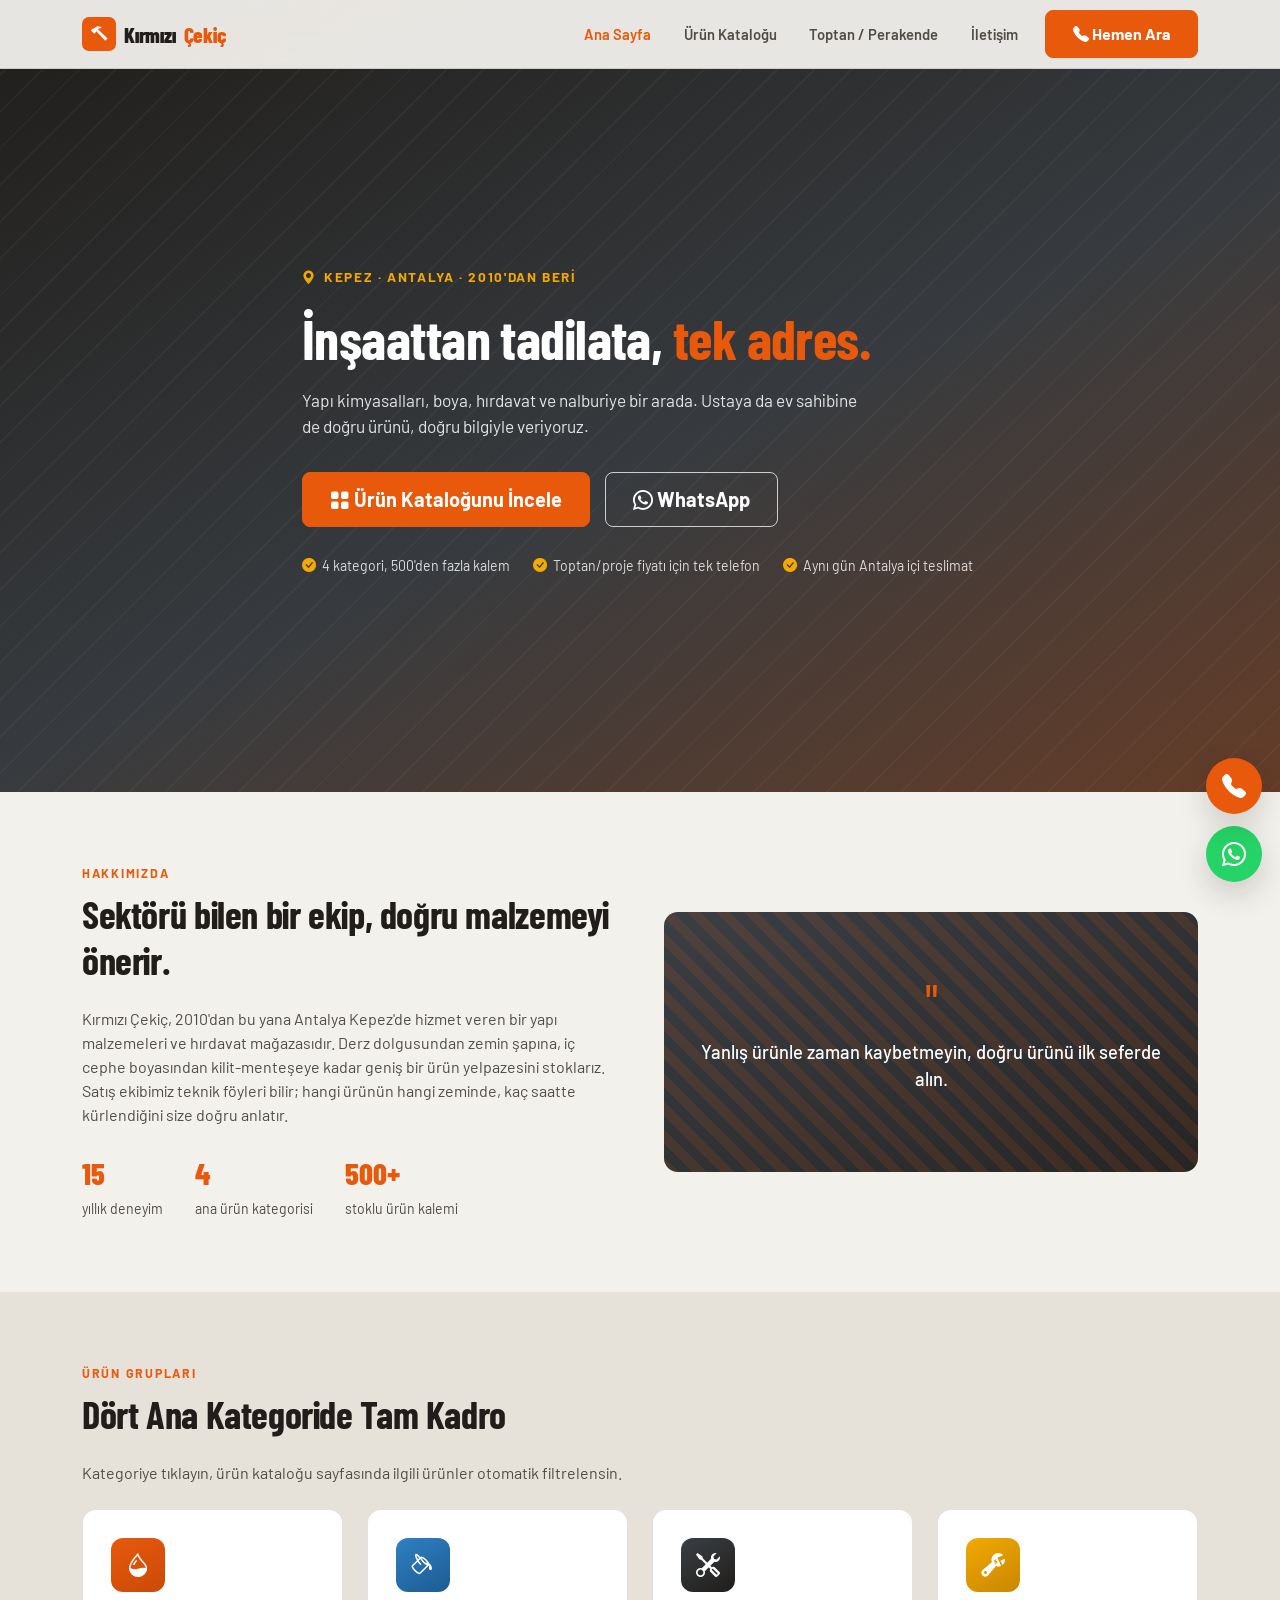
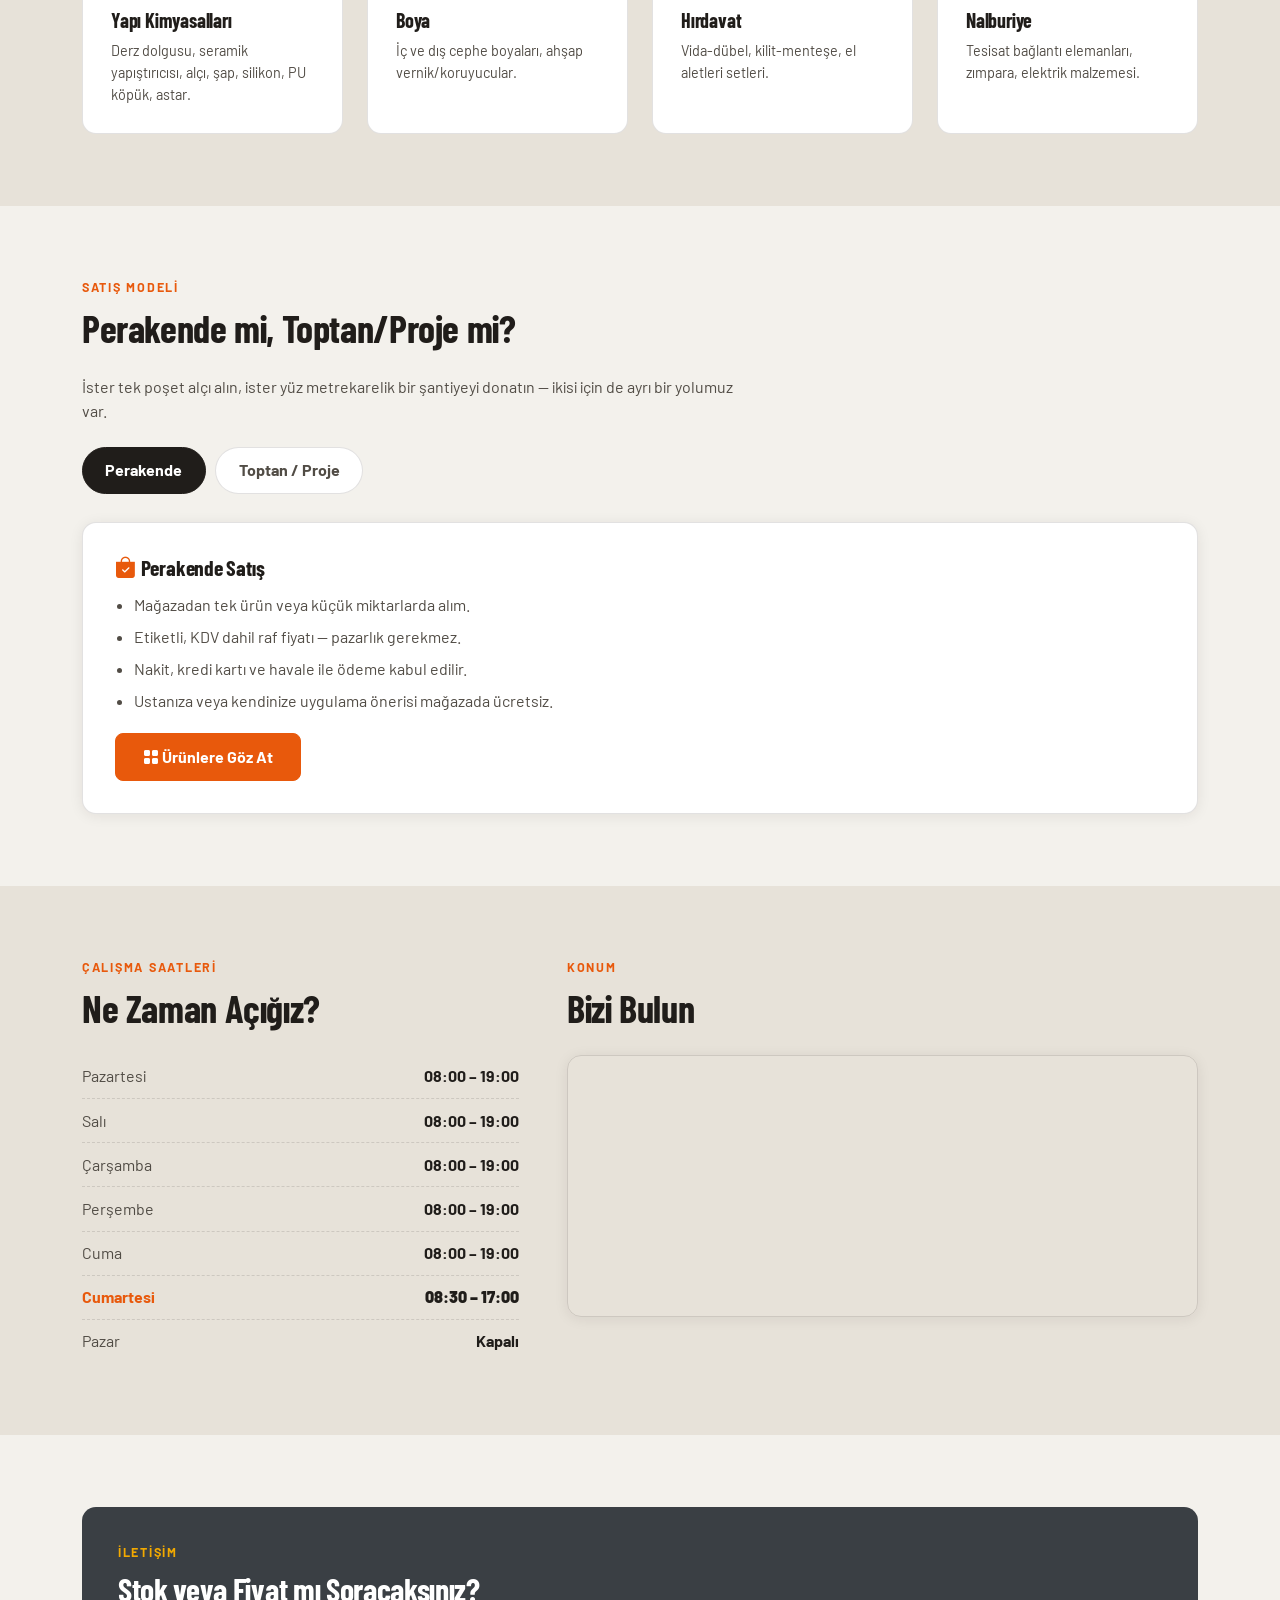
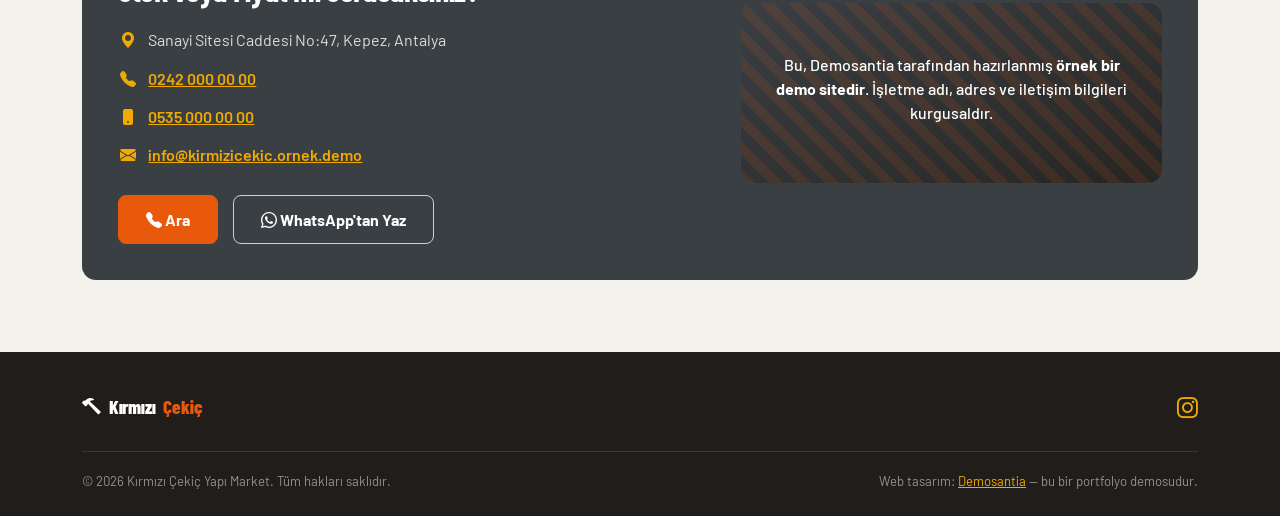
==== index.html @ 4e801d5c "Kirmizi Cekic Yapi Market — Standart paket demosu Demosantia portfolyo demosu, yapi malzemeleri / hi" ====
<!DOCTYPE html>
<html lang="tr">
<head>
  <!-- ============================================================
       TEMEL META ETİKETLERİ
       ============================================================ -->
  <meta charset="UTF-8" />
  <meta name="viewport" content="width=device-width, initial-scale=1.0" />
  <title>Kırmızı Çekiç Yapı Market | Kepez, Antalya</title>
  <meta name="description" content="Kırmızı Çekiç Yapı Market — Antalya Kepez'de yapı kimyasalları, boya, hırdavat ve nalburiye. Perakende ve toptan/proje satışı, aynı gün teslim." />
  <meta name="keywords" content="antalya yapı market, yapı kimyasalları, derz dolgusu, seramik yapıştırıcısı, boya, hırdavat, nalburiye, toptan inşaat malzemesi" />
  <meta name="robots" content="index, follow" />
  <meta name="author" content="Kırmızı Çekiç Yapı Market" />
  <link rel="canonical" href="https://regular07.github.io/demo-yapimalzeme/" />

  <!-- ============================================================
       SEO — Open Graph ve Twitter Card
       ============================================================ -->
  <meta property="og:type" content="business.business" />
  <meta property="og:site_name" content="Kırmızı Çekiç Yapı Market" />
  <meta property="og:title" content="Kırmızı Çekiç Yapı Market | Kepez, Antalya" />
  <meta property="og:description" content="Yapı kimyasalları, boya, hırdavat ve nalburiye. Perakende ve toptan/proje satışı, aynı gün teslim." />
  <meta property="og:image" content="https://regular07.github.io/demo-yapimalzeme/assets/img/hero.jpg" />
  <meta property="og:url" content="https://regular07.github.io/demo-yapimalzeme/" />
  <meta property="og:locale" content="tr_TR" />
  <meta name="twitter:card" content="summary_large_image" />
  <meta name="twitter:title" content="Kırmızı Çekiç Yapı Market" />
  <meta name="twitter:description" content="Antalya Kepez'de yapı kimyasalları, boya, hırdavat ve nalburiye." />
  <meta name="twitter:image" content="https://regular07.github.io/demo-yapimalzeme/assets/img/hero.jpg" />

  <!-- Favicon: harici dosya yerine inline SVG, ekstra istek yaratmaz -->
  <link rel="icon" href="data:image/svg+xml,%3Csvg xmlns='http://www.w3.org/2000/svg' viewBox='0 0 100 100'%3E%3Crect width='100' height='100' rx='20' fill='%23201d1a'/%3E%3Ctext x='50' y='68' font-size='54' text-anchor='middle' fill='%23e8590c' font-family='Georgia,serif'%3EK%3C/text%3E%3C/svg%3E" />

  <!-- ============================================================
       HARİCİ KÜTÜPHANELER — Bootstrap 5.3 (CDN) + Bootstrap Icons +
       Google Fonts (Barlow Condensed: başlıklar / Barlow: gövde).
       Derleme adımı yok; site doğrudan bir statik dosya sunucusuyla
       açılır (bkz. README).
       ============================================================ -->
  <link rel="preconnect" href="https://fonts.googleapis.com" />
  <link rel="preconnect" href="https://fonts.gstatic.com" crossorigin />
  <link href="https://fonts.googleapis.com/css2?family=Barlow+Condensed:wght@600;700;800&family=Barlow:wght@400;500;600;700&display=swap" rel="stylesheet" />

  <link href="https://cdn.jsdelivr.net/npm/bootstrap@5.3.3/dist/css/bootstrap.min.css" rel="stylesheet" />
  <link href="https://cdn.jsdelivr.net/npm/bootstrap-icons@1.11.3/font/bootstrap-icons.min.css" rel="stylesheet" />

  <!-- Kendi stilimiz Bootstrap'ten SONRA: override sırası için önemli.
       ?v= parametresi tarayıcı cache'ini kırmak için, her önemli
       değişiklikte artırılabilir. -->
  <link rel="stylesheet" href="style.css?v=1" />

  <!-- ============================================================
       SEO — Yapılandırılmış Veri (JSON-LD / schema.org)
       Google'ın işletmeyi "HardwareStore" olarak tanıması için.
       Sayfa görünümünü etkilemez.
       ============================================================ -->
  <script type="application/ld+json">
  {
    "@context": "https://schema.org",
    "@type": "HardwareStore",
    "name": "Kırmızı Çekiç Yapı Market",
    "image": "https://regular07.github.io/demo-yapimalzeme/assets/img/hero.jpg",
    "@id": "https://regular07.github.io/demo-yapimalzeme/",
    "url": "https://regular07.github.io/demo-yapimalzeme/",
    "telephone": "+902420000000",
    "priceRange": "₺₺",
    "address": {
      "@type": "PostalAddress",
      "streetAddress": "Sanayi Sitesi Caddesi No:47",
      "addressLocality": "Kepez",
      "addressRegion": "Antalya",
      "postalCode": "07160",
      "addressCountry": "TR"
    },
    "openingHoursSpecification": [
      {
        "@type": "OpeningHoursSpecification",
        "dayOfWeek": ["Monday","Tuesday","Wednesday","Thursday","Friday"],
        "opens": "08:00",
        "closes": "19:00"
      },
      {
        "@type": "OpeningHoursSpecification",
        "dayOfWeek": "Saturday",
        "opens": "08:30",
        "closes": "17:00"
      }
    ],
    "sameAs": ["https://instagram.com/"]
  }
  </script>
</head>
<body>

  <!-- ============================================================
       NAVBAR — statik site, ortak include mekanizması yok, bu
       yüzden her HTML dosyasında tekrarlanır. Aktif sayfa "active"
       sınıfıyla işaretlenir.
       ============================================================ -->
  <nav class="navbar navbar-expand-lg fixed-top" id="mainNavbar">
    <div class="container">
      <a class="navbar-brand" href="index.html"><span class="brand-icon"><i class="bi bi-hammer"></i></span>Kırmızı <span class="hl">Çekiç</span></a>
      <button class="navbar-toggler" type="button" data-bs-toggle="collapse"
              data-bs-target="#navbarContent" aria-controls="navbarContent"
              aria-expanded="false" aria-label="Menüyü aç/kapat">
        <span class="navbar-toggler-icon"></span>
      </button>
      <div class="collapse navbar-collapse" id="navbarContent">
        <ul class="navbar-nav ms-auto align-items-lg-center gap-lg-1">
          <li class="nav-item"><a class="nav-link active" aria-current="page" href="index.html">Ana Sayfa</a></li>
          <li class="nav-item"><a class="nav-link" href="urunler.html">Ürün Kataloğu</a></li>
          <li class="nav-item"><a class="nav-link" href="#toptan-perakende">Toptan / Perakende</a></li>
          <li class="nav-item"><a class="nav-link" href="#iletisim">İletişim</a></li>
          <li class="nav-item">
            <a class="btn btn-brand ms-lg-2" href="tel:+902420000000"><i class="bi bi-telephone-fill"></i> Hemen Ara</a>
          </li>
        </ul>
      </div>
    </div>
  </nav>

  <main>
    <!-- ============================================================
         HERO
         ============================================================ -->
    <header id="hero">
      <div class="hero-overlay"></div>
      <div class="container hero-inner">
        <span class="eyebrow"><i class="bi bi-geo-alt-fill"></i> Kepez · Antalya · 2010'dan beri</span>
        <h1 class="hero-title">İnşaattan tadilata, <span class="hl">tek adres.</span></h1>
        <p class="hero-sub">Yapı kimyasalları, boya, hırdavat ve nalburiye bir arada. Ustaya da ev sahibine de doğru ürünü, doğru bilgiyle veriyoruz.</p>
        <div class="hero-btns">
          <a href="urunler.html" class="btn btn-brand btn-lg"><i class="bi bi-grid-fill"></i> Ürün Kataloğunu İncele</a>
          <a href="https://wa.me/905350000000?text=Merhaba%2C%20bilgi%20almak%20istiyorum." target="_blank" rel="noopener" class="btn btn-outline-brand btn-lg"><i class="bi bi-whatsapp"></i> WhatsApp</a>
        </div>
        <div class="hero-badges">
          <span class="hero-badge"><i class="bi bi-check-circle-fill"></i> 4 kategori, 500'den fazla kalem</span>
          <span class="hero-badge"><i class="bi bi-check-circle-fill"></i> Toptan/proje fiyatı için tek telefon</span>
          <span class="hero-badge"><i class="bi bi-check-circle-fill"></i> Aynı gün Antalya içi teslimat</span>
        </div>
      </div>
    </header>

    <!-- ============================================================
         HAKKIMIZDA
         ============================================================ -->
    <section id="hakkimizda" class="section">
      <div class="container">
        <div class="row g-5 align-items-center">
          <div class="col-12 col-lg-6">
            <p class="sec-eyebrow">Hakkımızda</p>
            <h2 class="sec-title">Sektörü bilen bir ekip, doğru malzemeyi önerir.</h2>
            <p class="sec-lead">
              Kırmızı Çekiç, 2010'dan bu yana Antalya Kepez'de hizmet veren bir yapı malzemeleri
              ve hırdavat mağazasıdır. Derz dolgusundan zemin şapına, iç cephe boyasından
              kilit-menteşeye kadar geniş bir ürün yelpazesini stoklarız. Satış ekibimiz teknik
              föyleri bilir; hangi ürünün hangi zeminde, kaç saatte kürlendiğini size doğru anlatır.
            </p>
            <div class="about-stats">
              <div class="about-stat"><strong>15</strong><span>yıllık deneyim</span></div>
              <div class="about-stat"><strong>4</strong><span>ana ürün kategorisi</span></div>
              <div class="about-stat"><strong>500+</strong><span>stoklu ürün kalemi</span></div>
            </div>
          </div>
          <div class="col-12 col-lg-6">
            <div class="about-visual">
              <div>
                <span class="quote-mark">"</span>
                <p>Yanlış ürünle zaman kaybetmeyin, doğru ürünü ilk seferde alın.</p>
              </div>
            </div>
          </div>
        </div>
      </div>
    </section>

    <!-- ============================================================
         KATEGORİLER — kısa tanıtım, detay urunler.html'de
         ============================================================ -->
    <section id="kategoriler" class="section alt">
      <div class="container">
        <p class="sec-eyebrow">Ürün Grupları</p>
        <h2 class="sec-title">Dört Ana Kategoride Tam Kadro</h2>
        <p class="sec-lead mb-4">Kategoriye tıklayın, ürün kataloğu sayfasında ilgili ürünler otomatik filtrelensin.</p>
        <div class="row g-4">
          <div class="col-6 col-lg-3">
            <a href="urunler.html#katalog" class="cat-card cat-kimyasal" data-goto-filter="kimyasal">
              <div class="cat-icon"><i class="bi bi-droplet-half"></i></div>
              <h3>Yapı Kimyasalları</h3>
              <p>Derz dolgusu, seramik yapıştırıcısı, alçı, şap, silikon, PU köpük, astar.</p>
            </a>
          </div>
          <div class="col-6 col-lg-3">
            <a href="urunler.html#katalog" class="cat-card cat-boya" data-goto-filter="boya">
              <div class="cat-icon"><i class="bi bi-paint-bucket"></i></div>
              <h3>Boya</h3>
              <p>İç ve dış cephe boyaları, ahşap vernik/koruyucular.</p>
            </a>
          </div>
          <div class="col-6 col-lg-3">
            <a href="urunler.html#katalog" class="cat-card cat-hirdavat" data-goto-filter="hirdavat">
              <div class="cat-icon"><i class="bi bi-tools"></i></div>
              <h3>Hırdavat</h3>
              <p>Vida-dübel, kilit-menteşe, el aletleri setleri.</p>
            </a>
          </div>
          <div class="col-6 col-lg-3">
            <a href="urunler.html#katalog" class="cat-card cat-nalbur" data-goto-filter="nalbur">
              <div class="cat-icon"><i class="bi bi-wrench-adjustable"></i></div>
              <h3>Nalburiye</h3>
              <p>Tesisat bağlantı elemanları, zımpara, elektrik malzemesi.</p>
            </a>
          </div>
        </div>
      </div>
    </section>

    <!-- ============================================================
         TOPTAN / PERAKENDE
         ============================================================ -->
    <section id="toptan-perakende" class="section">
      <div class="container">
        <p class="sec-eyebrow">Satış Modeli</p>
        <h2 class="sec-title">Perakende mi, Toptan/Proje mi?</h2>
        <p class="sec-lead mb-4">İster tek poşet alçı alın, ister yüz metrekarelik bir şantiyeyi donatın — ikisi için de ayrı bir yolumuz var.</p>

        <div class="trade-tabs" role="tablist" aria-label="Satış modeli seçimi">
          <button type="button" class="trade-tab-btn active" data-tab="perakende">Perakende</button>
          <button type="button" class="trade-tab-btn" data-tab="toptan">Toptan / Proje</button>
        </div>

        <div class="trade-panel" data-panel="perakende">
          <h3><i class="bi bi-bag-check-fill" style="color:var(--orange);"></i> Perakende Satış</h3>
          <ul>
            <li>Mağazadan tek ürün veya küçük miktarlarda alım.</li>
            <li>Etiketli, KDV dahil raf fiyatı — pazarlık gerekmez.</li>
            <li>Nakit, kredi kartı ve havale ile ödeme kabul edilir.</li>
            <li>Ustanıza veya kendinize uygulama önerisi mağazada ücretsiz.</li>
          </ul>
          <a href="urunler.html" class="btn btn-brand"><i class="bi bi-grid-fill"></i> Ürünlere Göz At</a>
        </div>
        <div class="trade-panel" data-panel="toptan" hidden>
          <h3><i class="bi bi-truck" style="color:var(--orange);"></i> Toptan / Proje Satışı</h3>
          <ul>
            <li>İnşaat firmaları, bayiler ve taahhüt firmaları için özel fiyatlandırma.</li>
            <li>Palet/torba bazlı toplu alımlarda kademeli iskonto.</li>
            <li>Şantiyeye planlı sevkiyat, cari hesap imkânı.</li>
            <li><strong>Toptan fiyat listemiz mağaza dışına açık değildir — teklif için bizi arayın.</strong></li>
          </ul>
          <a href="tel:+902420000000" class="btn btn-brand"><i class="bi bi-telephone-fill"></i> Teklif İçin Ara</a>
        </div>
      </div>
    </section>

    <!-- ============================================================
         ÇALIŞMA SAATLERİ + KONUM
         ============================================================ -->
    <section id="saatler" class="section alt">
      <div class="container">
        <div class="row g-5">
          <div class="col-12 col-lg-5">
            <p class="sec-eyebrow">Çalışma Saatleri</p>
            <h2 class="sec-title">Ne Zaman Açığız?</h2>
            <ul class="hours-list">
              <li data-day="1"><span>Pazartesi</span><strong>08:00 – 19:00</strong></li>
              <li data-day="2"><span>Salı</span><strong>08:00 – 19:00</strong></li>
              <li data-day="3"><span>Çarşamba</span><strong>08:00 – 19:00</strong></li>
              <li data-day="4"><span>Perşembe</span><strong>08:00 – 19:00</strong></li>
              <li data-day="5"><span>Cuma</span><strong>08:00 – 19:00</strong></li>
              <li data-day="6"><span>Cumartesi</span><strong>08:30 – 17:00</strong></li>
              <li data-day="7"><span>Pazar</span><strong>Kapalı</strong></li>
            </ul>
          </div>
          <div class="col-12 col-lg-7">
            <p class="sec-eyebrow">Konum</p>
            <h2 class="sec-title">Bizi Bulun</h2>
            <div class="map-frame">
              <iframe
                src="https://maps.google.com/maps?q=Kepez%2C%20Antalya&t=&z=13&ie=UTF8&iwloc=&output=embed"
                title="Kırmızı Çekiç Yapı Market konum haritası" loading="lazy"
                referrerpolicy="no-referrer-when-downgrade"></iframe>
            </div>
          </div>
        </div>
      </div>
    </section>

    <!-- ============================================================
         İLETİŞİM
         ============================================================ -->
    <section id="iletisim" class="section">
      <div class="container">
        <div class="contact-panel">
          <div class="row g-4 align-items-center">
            <div class="col-12 col-lg-7">
              <p class="sec-eyebrow" style="color: var(--yellow);">İletişim</p>
              <h2>Stok veya Fiyat mı Soracaksınız?</h2>
              <ul class="contact-list">
                <li><i class="bi bi-geo-alt-fill"></i> Sanayi Sitesi Caddesi No:47, Kepez, Antalya</li>
                <li><i class="bi bi-telephone-fill"></i> <a href="tel:+902420000000">0242 000 00 00</a></li>
                <li><i class="bi bi-phone-fill"></i> <a href="tel:+905350000000">0535 000 00 00</a></li>
                <li><i class="bi bi-envelope-fill"></i> <a href="mailto:info@kirmizicekic.ornek.demo">info@kirmizicekic.ornek.demo</a></li>
              </ul>
              <div class="contact-cta">
                <a href="tel:+902420000000" class="btn btn-brand"><i class="bi bi-telephone-fill"></i> Ara</a>
                <a href="https://wa.me/905350000000?text=Merhaba%2C%20bilgi%20almak%20istiyorum." target="_blank" rel="noopener" class="btn btn-outline-brand"><i class="bi bi-whatsapp"></i> WhatsApp'tan Yaz</a>
              </div>
            </div>
            <div class="col-12 col-lg-5">
              <div class="about-visual" style="min-height:180px;">
                <p style="font-size: 1rem;">Bu, Demosantia tarafından hazırlanmış <strong>örnek bir demo sitedir</strong>. İşletme adı, adres ve iletişim bilgileri kurgusaldır.</p>
              </div>
            </div>
          </div>
        </div>
      </div>
    </section>
  </main>

  <!-- ============================================================
       FOOTER
       ============================================================ -->
  <footer id="footer">
    <div class="container">
      <div class="row g-3 align-items-center">
        <div class="col-12 col-md-6">
          <span class="footer-brand"><i class="bi bi-hammer"></i> Kırmızı <span class="hl">Çekiç</span></span>
        </div>
        <div class="col-12 col-md-6 text-md-end">
          <a href="https://instagram.com/" target="_blank" rel="noopener" aria-label="Instagram" class="text-decoration-none" style="color: var(--yellow); font-size: 1.3rem;"><i class="bi bi-instagram"></i></a>
        </div>
      </div>
      <div class="footer-bottom">
        <span>© 2026 Kırmızı Çekiç Yapı Market. Tüm hakları saklıdır.</span>
        <span>Web tasarım: <a href="#" style="color: var(--yellow);">Demosantia</a> — bu bir portfolyo demosudur.</span>
      </div>
    </div>
  </footer>

  <!-- Sağ altta sabit hızlı erişim butonları -->
  <a href="https://wa.me/905350000000" target="_blank" rel="noopener" id="whatsappFab" aria-label="WhatsApp ile yaz">
    <i class="bi bi-whatsapp"></i>
  </a>
  <a href="tel:+902420000000" id="callFab" aria-label="Hemen ara">
    <i class="bi bi-telephone-fill"></i>
  </a>
  <button id="scrollTop" aria-label="Yukarı çık"><i class="bi bi-arrow-up"></i></button>

  <!-- Teknik föy indirme demo uyarısı — urunler.html'de kullanılıyor,
       ama Bootstrap toast bileşeni yalnızca orada tetiklenir. -->
  <div class="toast-container position-fixed bottom-0 start-50 translate-middle-x p-3">
    <div id="demoToast" class="toast align-items-center text-bg-dark border-0" role="alert" aria-live="assertive" aria-atomic="true">
      <div class="d-flex">
        <div class="toast-body"><i class="bi bi-info-circle-fill" style="color: var(--yellow);"></i> Demo sitede dosya bağlı değildir.</div>
        <button type="button" class="btn-close btn-close-white me-2 m-auto" data-bs-dismiss="toast" aria-label="Kapat"></button>
      </div>
    </div>
  </div>

  <!-- Scriptler: önce Bootstrap, en son kendi kodumuz -->
  <script src="https://cdn.jsdelivr.net/npm/bootstrap@5.3.3/dist/js/bootstrap.bundle.min.js"></script>
  <script src="script.js"></script>
</body>
</html>
---- style.css ----
/* ============================================================
   Kırmızı Çekiç Yapı Market — style.css
   Bootstrap 5.3 CDN üzerine kurulu, "Standart paket" teması.
   Sıra: bu dosya HTML'lerde bootstrap.min.css'ten SONRA yüklenir,
   böylece kurallarımız Bootstrap varsayılanlarını ezebilir.

   İÇİNDEKİLER
   01. Renk & font değişkenleri
   02. Taşma önleme (mobil yatay scroll kesin engellensin)
   03. Navbar
   04. Hero
   05. Hakkımızda / güven rozetleri
   06. Kategori kartları
   07. Ürün kataloğu + filtre butonları
   08. Toptan / Perakende sekmeleri
   09. İletişim / footer
   10. Sabit butonlar (WhatsApp / Ara / scroll-top)
   11. Toast bildirimi (TDS indirme demo uyarısı)
   12. Sayfa başlığı (iç sayfalar) + responsive ince ayarlar
   ============================================================ */

/* ============================================================
   01. Renk & Font Değişkenleri
   Kimlik: endüstriyel / hırdavat. Çelik grisi zemin + güvenlik
   turuncusu vurgu. Sarı sadece ufak "dikkat" detaylarında.
   ============================================================ */
:root {
  --ink: #201d1a;          /* neredeyse siyah, sıcak antrasit */
  --steel: #3a3f44;        /* çelik gri */
  --steel-light: #5a6067;
  --orange: #e8590c;       /* ana vurgu rengi — güvenlik turuncusu */
  --orange-dark: #c94a08;
  --yellow: #f2a900;       /* ikincil vurgu — dikkat sarısı, az kullan */
  --bg: #f3f1ec;           /* zemin — sıcak beton grisi */
  --bg-2: #e7e2d9;
  --paper: #ffffff;
  --txt-mid: #514c45;
  --txt-light: #857e73;
  --border: rgba(32, 29, 26, 0.13);
  --radius: 14px;
  --radius-sm: 8px;
  --shadow-sm: 0 2px 14px rgba(32, 29, 26, 0.08);
  --shadow-md: 0 12px 30px rgba(32, 29, 26, 0.18);
  --tr: 0.25s ease;

  --bs-primary: var(--orange);
  --bs-primary-rgb: 232, 89, 12;
  --bs-body-font-family: 'Barlow', sans-serif;
  --bs-body-color: var(--ink);
  --bs-link-color: var(--orange);
  --bs-link-hover-color: var(--orange-dark);
}

h1, h2, h3, .navbar-brand, .footer-brand {
  font-family: 'Barlow Condensed', sans-serif;
  font-weight: 700;
  letter-spacing: -0.01em;
}

/* ============================================================
   02. Taşma Önleme
   box-sizing + html/body overflow-x:hidden ikilisi: dar ekranda
   (360px/390px) yatay kaydırma çubuğu KESİNLİKLE çıkmasın diye.
   ============================================================ */
*, *::before, *::after { box-sizing: border-box; }

html {
  scroll-behavior: smooth;
  width: 100%;
  overflow-x: hidden;
}
body {
  overflow-x: hidden;
  width: 100%;
  position: relative;
  background: var(--bg);
}
img { max-width: 100%; height: auto; }

.section { padding: 4.5rem 0; }
.section.alt { background: var(--bg-2); }

.sec-eyebrow {
  font-size: 0.78rem;
  letter-spacing: 0.14em;
  text-transform: uppercase;
  color: var(--orange);
  font-weight: 700;
  margin-bottom: 0.5rem;
}
.sec-title {
  font-size: clamp(1.7rem, 4vw, 2.4rem);
  margin-bottom: 1.5rem;
}
.sec-lead { color: var(--txt-mid); max-width: 660px; }

.btn-brand {
  background: var(--orange);
  border-color: var(--orange);
  color: #fff;
  font-weight: 700;
  border-radius: 8px;
  padding: 0.7rem 1.7rem;
  min-height: 44px;
  transition: transform var(--tr), box-shadow var(--tr), background var(--tr);
}
.btn-brand:hover {
  background: var(--orange-dark);
  border-color: var(--orange-dark);
  color: #fff;
  transform: translateY(-2px);
  box-shadow: var(--shadow-md);
}
.btn-outline-brand {
  border: 1.5px solid rgba(255,255,255,0.75);
  color: #fff;
  border-radius: 8px;
  padding: 0.7rem 1.7rem;
  min-height: 44px;
  font-weight: 700;
  transition: all var(--tr);
}
.btn-outline-brand:hover { background: rgba(255,255,255,0.14); color: #fff; }

.btn-ghost-dark {
  border: 1.5px solid var(--border);
  color: var(--ink);
  border-radius: 8px;
  padding: 0.6rem 1.3rem;
  min-height: 44px;
  font-weight: 600;
  background: transparent;
  transition: all var(--tr);
}
.btn-ghost-dark:hover { background: var(--ink); color: #fff; border-color: var(--ink); }

/* ============================================================
   03. Navbar
   ============================================================ */
#mainNavbar {
  background: rgba(243, 241, 236, 0.95);
  backdrop-filter: blur(10px);
  -webkit-backdrop-filter: blur(10px);
  border-bottom: 1px solid var(--border);
  padding: 0.6rem 0;
  overflow-x: hidden;
  max-width: 100vw;
}
#mainNavbar .container { min-width: 0; }

.navbar-brand {
  font-weight: 800;
  font-size: 1.35rem;
  color: var(--ink) !important;
  min-width: 0;
  display: flex;
  align-items: center;
  gap: 0.5rem;
  overflow: hidden;
  text-overflow: ellipsis;
}
.navbar-brand .brand-icon {
  display: inline-flex;
  align-items: center;
  justify-content: center;
  width: 34px; height: 34px;
  border-radius: 7px;
  background: var(--orange);
  color: #fff;
  font-size: 1.05rem;
  flex-shrink: 0;
}
.navbar-brand span.hl { color: var(--orange); }

.navbar-nav .nav-link {
  color: var(--txt-mid);
  font-weight: 600;
  font-size: 0.92rem;
  padding: 0.6rem 0.9rem !important;
}
.navbar-nav .nav-link:hover,
.navbar-nav .nav-link.active { color: var(--orange); }

@media (max-width: 991.98px) {
  .navbar-collapse {
    background: var(--paper);
    margin-top: 0.75rem;
    padding: 0.5rem 1rem 1rem;
    border-radius: var(--radius-sm);
    box-shadow: var(--shadow-sm);
  }
  .navbar-nav .btn-brand { margin-top: 0.5rem; display: inline-block; }
}

/* ============================================================
   04. Hero
   Su an FOTOGRAFSIZ calisiyor: gradyan + doku deseni yeterli.
   GORSEL EKLEMEK ICIN: assets/img/hero.jpg dosyasini koy ve
   asagidaki background-image satirinin sonuna
       , url('assets/img/hero.jpg')
   ekle. (Dosya yokken url() birakmak tarayici konsoluna 404
   yaziyordu — demo musteriye gosterildigi icin temizlendi.)
   ============================================================ */
#hero {
  position: relative;
  min-height: 88vh;
  min-height: 88svh;
  display: flex;
  align-items: center;
  overflow: hidden;
  padding: 7rem 0 4rem;
  margin: 0;
  background-color: var(--ink);
  background-image:
    linear-gradient(155deg, rgba(32,29,26,0.94), rgba(58,63,68,0.88) 55%, rgba(232,89,12,0.55) 140%);
  background-size: cover;
  background-position: center 40%;
  background-repeat: no-repeat;
  background-blend-mode: normal;
}
@media (max-width: 600px) {
  #hero { min-height: 100svh; }
}
.hero-overlay {
  position: absolute;
  inset: 0;
  z-index: 1;
  background:
    repeating-linear-gradient(135deg, rgba(255,255,255,0.03) 0 2px, transparent 2px 26px);
  pointer-events: none;
}
.hero-inner { position: relative; z-index: 2; max-width: 700px; }
.eyebrow {
  color: var(--yellow);
  font-size: 0.85rem;
  letter-spacing: 0.12em;
  margin-bottom: 1rem;
  font-weight: 700;
  text-transform: uppercase;
  display: inline-flex;
  align-items: center;
  gap: 0.4rem;
}
.hero-title { color: #fff; font-size: clamp(2rem, 6vw, 3.5rem); margin-bottom: 1.1rem; }
.hero-title .hl { color: var(--orange); }
.hero-sub { color: rgba(255,255,255,0.86); font-size: 1.08rem; max-width: 560px; margin-bottom: 2rem; }
.hero-btns { display: flex; flex-wrap: wrap; gap: 0.9rem; margin-bottom: 1.75rem; }
.hero-badges { display: flex; flex-wrap: wrap; gap: 0.6rem 1.4rem; }
.hero-badge { color: rgba(255,255,255,0.82); font-size: 0.88rem; display: inline-flex; align-items: center; gap: 0.4rem; }
.hero-badge i { color: var(--yellow); }

/* ============================================================
   05. Hakkımızda / Güven rozetleri
   ============================================================ */
.about-stats { display: flex; flex-wrap: wrap; gap: 2rem; margin-top: 1.5rem; }
.about-stat strong { display: block; font-family: 'Barlow Condensed', sans-serif; font-size: 1.9rem; color: var(--orange); font-weight: 800; }
.about-stat span { color: var(--txt-mid); font-size: 0.88rem; }

.about-visual {
  border-radius: var(--radius);
  overflow: hidden;
  background: linear-gradient(155deg, var(--steel), var(--ink) 130%);
  min-height: 260px;
  display: flex;
  align-items: center;
  justify-content: center;
  color: #fff;
  padding: 2rem;
  text-align: center;
  position: relative;
}
.about-visual::before {
  content: '';
  position: absolute; inset: 0;
  background: repeating-linear-gradient(45deg, rgba(232,89,12,0.12) 0 10px, transparent 10px 20px);
}
.about-visual .quote-mark { font-family: 'Barlow Condensed', sans-serif; font-size: 3.5rem; line-height: 1; color: var(--orange); position: relative; }
.about-visual p { font-size: 1.15rem; margin-top: 0.5rem; position: relative; font-weight: 500; }

/* ============================================================
   06. Kategori Kartları
   ============================================================ */
.cat-card {
  background: var(--paper);
  border: 1px solid var(--border);
  border-radius: var(--radius);
  padding: 1.75rem;
  height: 100%;
  transition: transform var(--tr), box-shadow var(--tr);
  text-decoration: none;
  display: block;
  color: var(--ink);
}
.cat-card:hover { transform: translateY(-4px); box-shadow: var(--shadow-md); color: var(--ink); }
.cat-icon {
  width: 54px; height: 54px;
  border-radius: 12px;
  display: flex; align-items: center; justify-content: center;
  font-size: 1.5rem;
  color: #fff;
  margin-bottom: 1rem;
}
.cat-card h3 { font-size: 1.25rem; margin-bottom: 0.5rem; }
.cat-card p { color: var(--txt-mid); font-size: 0.9rem; margin-bottom: 0; }
.cat-kimyasal .cat-icon { background: linear-gradient(150deg, var(--orange), var(--orange-dark)); }
.cat-boya .cat-icon { background: linear-gradient(150deg, #2f80c4, #1c5c92); }
.cat-hirdavat .cat-icon { background: linear-gradient(150deg, var(--steel), var(--ink)); }
.cat-nalbur .cat-icon { background: linear-gradient(150deg, var(--yellow), #c98700); }

/* ============================================================
   07. Ürün Kataloğu + Filtre Butonları
   ============================================================ */
.filter-bar {
  display: flex;
  flex-wrap: wrap;
  gap: 0.6rem;
  margin-bottom: 2rem;
}
.filter-btn {
  border: 1.5px solid var(--border);
  background: var(--paper);
  color: var(--txt-mid);
  padding: 0.55rem 1.1rem;
  border-radius: 50px;
  font-weight: 600;
  font-size: 0.88rem;
  min-height: 44px;
  transition: all var(--tr);
  cursor: pointer;
}
.filter-btn:hover { border-color: var(--orange); color: var(--orange); }
.filter-btn.active { background: var(--orange); border-color: var(--orange); color: #fff; }

.product-card {
  background: var(--paper);
  border: 1px solid var(--border);
  border-radius: var(--radius);
  overflow: hidden;
  height: 100%;
  display: flex;
  flex-direction: column;
  box-shadow: var(--shadow-sm);
  transition: box-shadow var(--tr), transform var(--tr);
}
.product-card:hover { box-shadow: var(--shadow-md); transform: translateY(-3px); }

.product-visual {
  height: 130px;
  position: relative;
  display: flex;
  align-items: center;
  justify-content: center;
  color: #fff;
  font-size: 2.1rem;
  overflow: hidden;
}
.product-visual::before {
  content: '';
  position: absolute; inset: 0;
  opacity: 0.95;
}
.product-visual i { position: relative; z-index: 1; }
.pv-kimyasal::before { background: linear-gradient(150deg, var(--orange), var(--orange-dark) 130%); }
.pv-boya::before { background: linear-gradient(150deg, #2f80c4, #163f61 130%); }
.pv-hirdavat::before { background: repeating-linear-gradient(135deg, var(--steel), var(--steel) 16px, #2b2f33 16px, #2b2f33 32px); }
.pv-nalbur::before { background: linear-gradient(150deg, var(--yellow), #a76d00 130%); }

.product-body { padding: 1.25rem 1.25rem 1.4rem; display: flex; flex-direction: column; flex-grow: 1; }
.product-cat-tag {
  font-size: 0.72rem;
  text-transform: uppercase;
  letter-spacing: 0.08em;
  font-weight: 700;
  color: var(--orange);
  margin-bottom: 0.35rem;
}
.product-name { font-size: 1.1rem; font-weight: 700; margin-bottom: 0.4rem; color: var(--ink); }
.product-desc { color: var(--txt-mid); font-size: 0.88rem; margin-bottom: 0.75rem; }

.product-specs {
  list-style: none;
  padding: 0;
  margin: 0 0 0.9rem;
  font-size: 0.82rem;
  color: var(--txt-mid);
  border-top: 1px dashed var(--border);
  padding-top: 0.75rem;
}
.product-specs li { display: flex; gap: 0.4rem; margin-bottom: 0.35rem; }
.product-specs li i { color: var(--orange); flex-shrink: 0; margin-top: 0.15rem; }
.product-specs li:last-child { margin-bottom: 0; }

.product-usage {
  background: var(--bg-2);
  border-radius: var(--radius-sm);
  padding: 0.7rem 0.85rem;
  font-size: 0.82rem;
  color: var(--txt-mid);
  margin-bottom: 0.9rem;
}
.product-usage strong { color: var(--ink); display: block; margin-bottom: 0.2rem; font-size: 0.78rem; text-transform: uppercase; letter-spacing: 0.04em; }

.cross-sell {
  font-size: 0.82rem;
  color: var(--txt-mid);
  margin-bottom: 1rem;
  display: flex;
  align-items: flex-start;
  gap: 0.4rem;
}
.cross-sell i { color: var(--yellow); margin-top: 0.15rem; flex-shrink: 0; }
.cross-sell strong { color: var(--ink); }

.product-actions { margin-top: auto; display: flex; flex-wrap: wrap; gap: 0.5rem; }
.btn-tds {
  border: 1.5px solid var(--border);
  background: transparent;
  color: var(--ink);
  padding: 0.55rem 0.9rem;
  border-radius: var(--radius-sm);
  font-weight: 600;
  font-size: 0.82rem;
  min-height: 44px;
  display: inline-flex;
  align-items: center;
  gap: 0.4rem;
  transition: all var(--tr);
  cursor: pointer;
  flex: 1 1 auto;
  justify-content: center;
}
.btn-tds:hover { border-color: var(--orange); color: var(--orange); }

/* ============================================================
   08. Toptan / Perakende Sekmeleri
   ============================================================ */
.trade-tabs { display: flex; gap: 0.6rem; margin-bottom: 1.75rem; flex-wrap: wrap; }
.trade-tab-btn {
  border: 1.5px solid var(--border);
  background: var(--paper);
  color: var(--txt-mid);
  padding: 0.65rem 1.4rem;
  border-radius: 50px;
  font-weight: 700;
  min-height: 44px;
  cursor: pointer;
  transition: all var(--tr);
}
.trade-tab-btn.active { background: var(--ink); border-color: var(--ink); color: #fff; }

.trade-panel {
  background: var(--paper);
  border: 1px solid var(--border);
  border-radius: var(--radius);
  padding: 2rem;
  box-shadow: var(--shadow-sm);
}
.trade-panel[hidden] { display: none; }
.trade-panel ul { padding-left: 1.2rem; color: var(--txt-mid); margin-bottom: 1.25rem; }
.trade-panel ul li { margin-bottom: 0.5rem; }
.trade-panel h3 { font-size: 1.35rem; margin-bottom: 0.75rem; }

/* ============================================================
   09. İletişim / Footer
   ============================================================ */
.contact-panel {
  background: var(--steel);
  color: var(--bg);
  border-radius: var(--radius);
  padding: 2.25rem;
}
.contact-panel h2 { color: #fff; }
.contact-list { list-style: none; padding: 0; margin: 1.25rem 0 1.75rem; }
.contact-list li { margin-bottom: 0.9rem; display: flex; align-items: center; gap: 0.7rem; color: rgba(243,241,236,0.88); }
.contact-list a { color: var(--yellow); font-weight: 600; }
.contact-list i { color: var(--yellow); width: 1.2em; text-align: center; }

.contact-cta { display: flex; flex-wrap: wrap; gap: 0.9rem; }

.map-frame {
  border-radius: var(--radius);
  overflow: hidden;
  border: 1px solid var(--border);
  box-shadow: var(--shadow-sm);
  min-height: 260px;
}
.map-frame iframe { width: 100%; height: 100%; min-height: 260px; border: 0; display: block; }

.hours-list { list-style: none; padding: 0; margin: 0; }
.hours-list li {
  display: flex;
  justify-content: space-between;
  padding: 0.6rem 0;
  border-bottom: 1px dashed var(--border);
  color: var(--txt-mid);
}
.hours-list li:last-child { border-bottom: none; }
.hours-list li strong { color: var(--ink); }
.hours-list li.today { color: var(--orange); font-weight: 700; }

#footer { background: var(--ink); color: var(--bg-2); padding: 2.5rem 0 1.5rem; }
.footer-brand { font-size: 1.2rem; color: #fff; font-weight: 800; display: inline-flex; align-items: center; gap: 0.5rem; }
.footer-brand span.hl { color: var(--orange); }
.footer-bottom {
  border-top: 1px solid rgba(243,241,236,0.12);
  margin-top: 1.75rem;
  padding-top: 1.25rem;
  display: flex;
  flex-wrap: wrap;
  justify-content: space-between;
  gap: 0.6rem;
  font-size: 0.82rem;
  color: rgba(243,241,236,0.55);
}

/* ============================================================
   10. Sabit Butonlar
   ============================================================ */
#whatsappFab, #callFab {
  position: fixed;
  right: 1.1rem;
  width: 56px; height: 56px;
  border-radius: 50%;
  display: flex; align-items: center; justify-content: center;
  font-size: 1.5rem;
  z-index: 999;
  box-shadow: var(--shadow-md);
  transition: transform var(--tr);
  color: #fff;
}
#whatsappFab { bottom: 1.1rem; background: #25d366; }
#callFab { bottom: 5.4rem; background: var(--orange); }
#whatsappFab:hover, #callFab:hover { color: #fff; transform: scale(1.07); }

#scrollTop {
  position: fixed;
  right: 1.1rem;
  bottom: 9.6rem;
  width: 42px; height: 42px;
  background: var(--ink);
  color: #fff;
  border: none;
  border-radius: 50%;
  display: none;
  align-items: center; justify-content: center;
  z-index: 998;
  box-shadow: var(--shadow-sm);
}
#scrollTop.visible { display: flex; }

/* ============================================================
   11. Toast Bildirimi (TDS indirme demo uyarısı)
   Bootstrap toast bileşeni kullanılıyor, JS ile tetikleniyor.
   ============================================================ */
.toast-container { z-index: 1080; }

/* ============================================================
   12. Sayfa Başlığı (iç sayfalar) + Responsive İnce Ayarlar
   ============================================================ */
.page-head {
  background: linear-gradient(155deg, var(--ink), var(--steel) 140%);
  color: #fff;
  padding: 7.5rem 0 3rem;
}
.page-head h1 { color: #fff; margin-bottom: 0.6rem; }
.page-head p { color: rgba(255,255,255,0.8); max-width: 640px; margin-bottom: 0; }
.breadcrumb-link { color: var(--yellow); font-weight: 600; text-decoration: none; font-size: 0.9rem; }
.breadcrumb-link:hover { color: #fff; }

@media (max-width: 480px) {
  .section { padding: 3.25rem 0; }
  #hero { padding: 6rem 0 3rem; }
  .hero-btns .btn { flex: 1 1 auto; text-align: center; }
  .page-head { padding: 6.5rem 0 2.5rem; }
  #whatsappFab, #callFab { width: 50px; height: 50px; font-size: 1.3rem; }
  .trade-panel { padding: 1.4rem; }
}
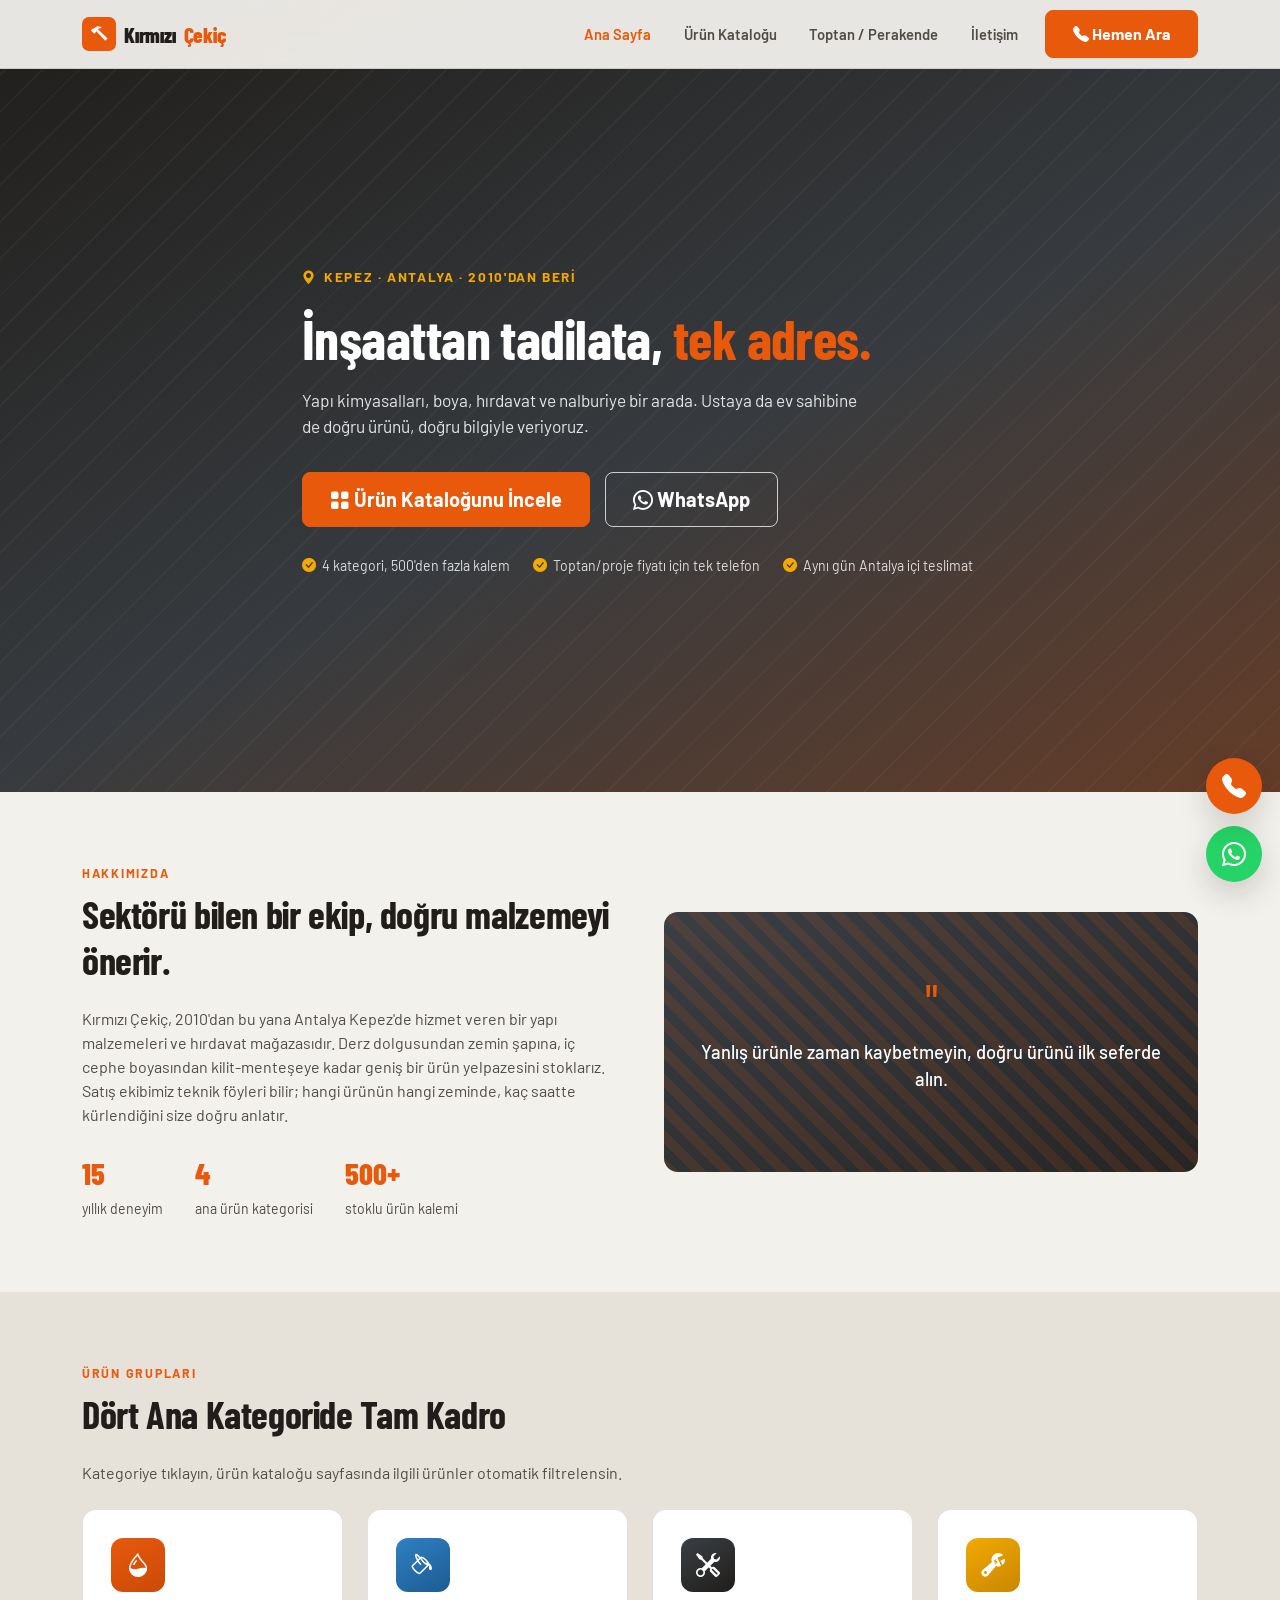
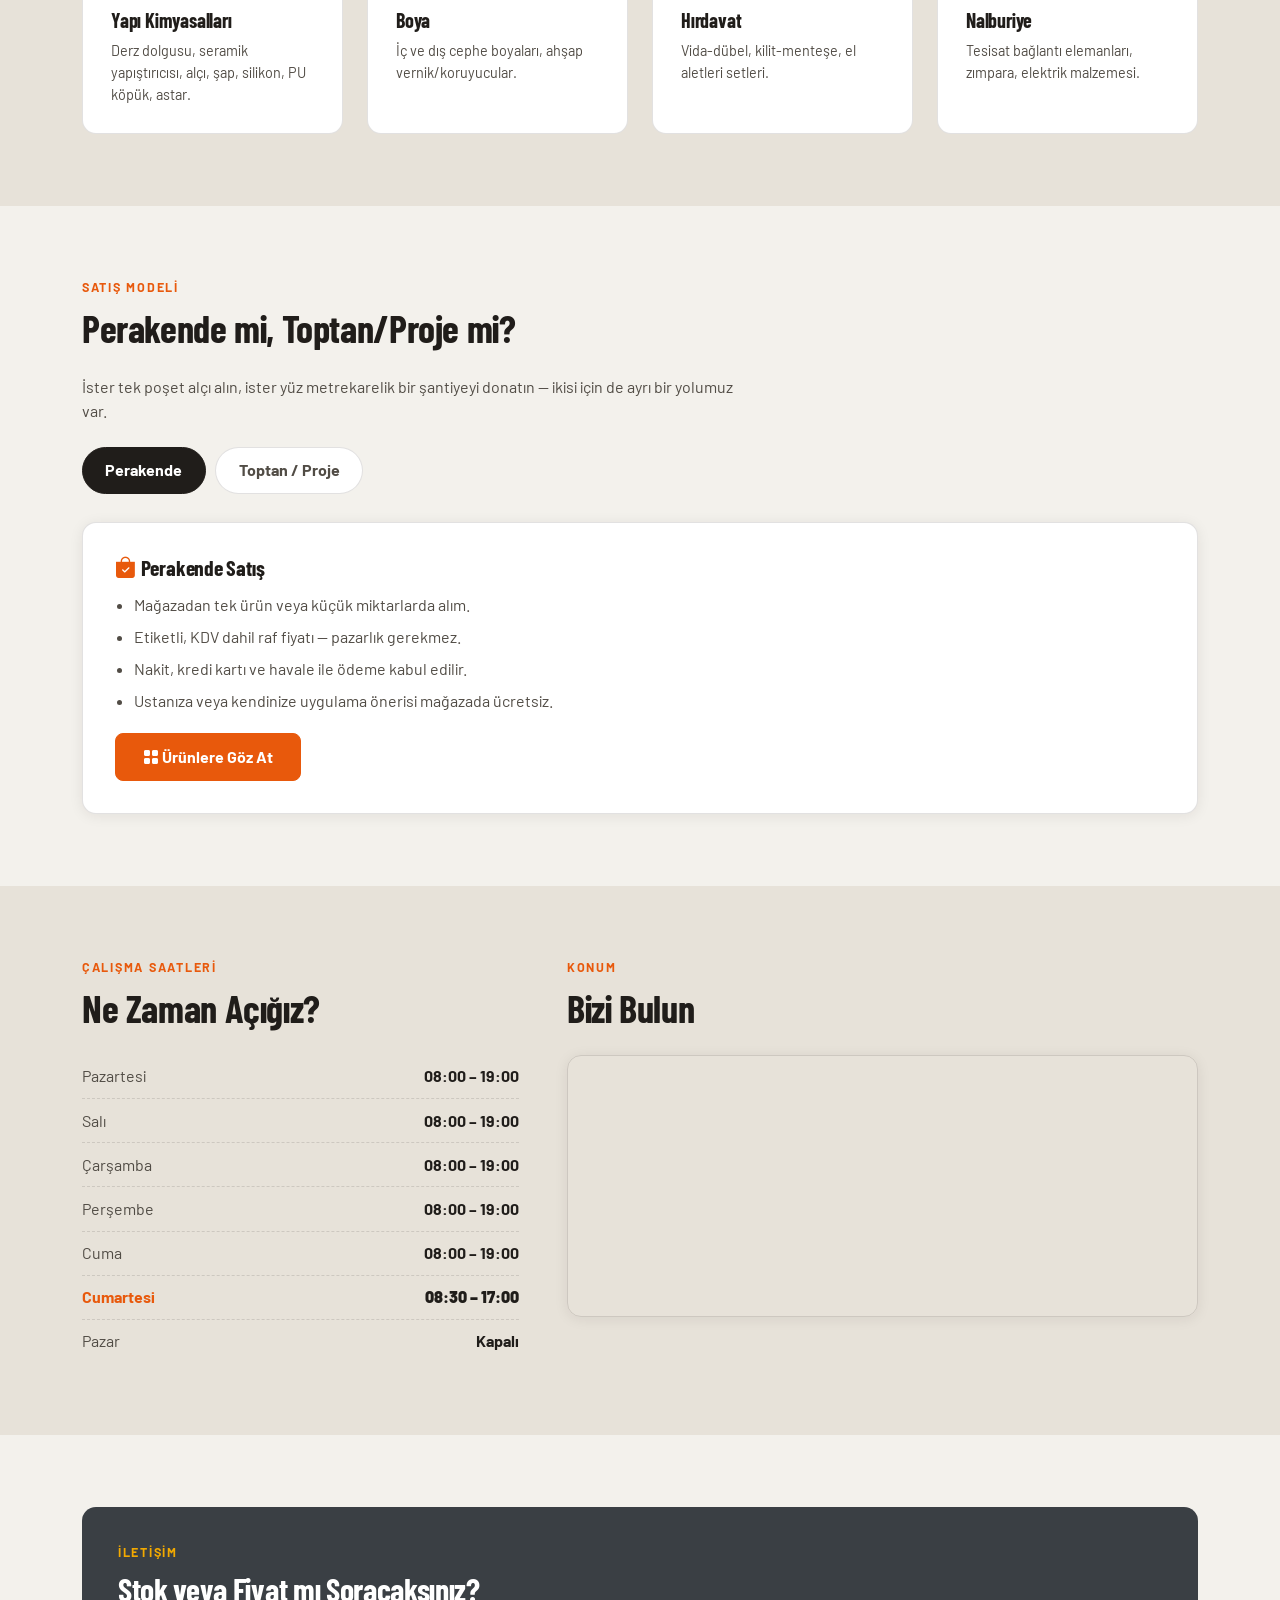
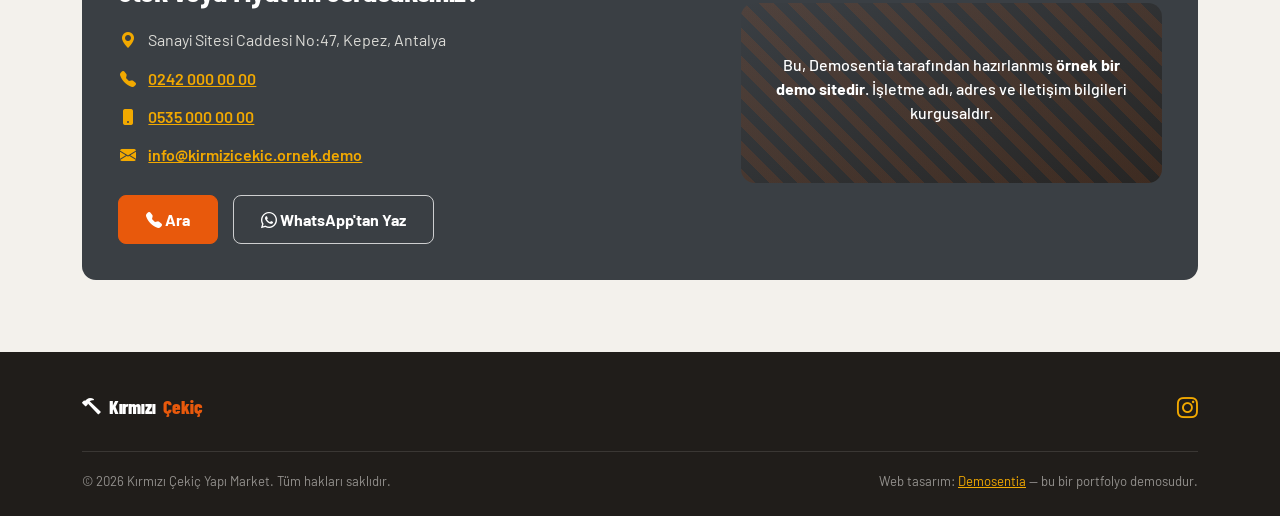
==== commit c64d2d11: "Marka adi duzeltmesi: Demosantia -> Demosentia Gercek alan adi demosentia.com (Cloudflare uzerinden " ====
--- a/index.html
+++ b/index.html
@@ -20,13 +20,13 @@
   <meta property="og:site_name" content="Kırmızı Çekiç Yapı Market" />
   <meta property="og:title" content="Kırmızı Çekiç Yapı Market | Kepez, Antalya" />
   <meta property="og:description" content="Yapı kimyasalları, boya, hırdavat ve nalburiye. Perakende ve toptan/proje satışı, aynı gün teslim." />
-  <meta property="og:image" content="https://regular07.github.io/demo-yapimalzeme/assets/img/hero.jpg" />
+  <meta property="og:image" content="https://regular07.github.io/demo-yapimalzeme/assets/img/og.jpg" />
   <meta property="og:url" content="https://regular07.github.io/demo-yapimalzeme/" />
   <meta property="og:locale" content="tr_TR" />
   <meta name="twitter:card" content="summary_large_image" />
   <meta name="twitter:title" content="Kırmızı Çekiç Yapı Market" />
   <meta name="twitter:description" content="Antalya Kepez'de yapı kimyasalları, boya, hırdavat ve nalburiye." />
-  <meta name="twitter:image" content="https://regular07.github.io/demo-yapimalzeme/assets/img/hero.jpg" />
+  <meta name="twitter:image" content="https://regular07.github.io/demo-yapimalzeme/assets/img/og.jpg" />
 
   <!-- Favicon: harici dosya yerine inline SVG, ekstra istek yaratmaz -->
   <link rel="icon" href="data:image/svg+xml,%3Csvg xmlns='http://www.w3.org/2000/svg' viewBox='0 0 100 100'%3E%3Crect width='100' height='100' rx='20' fill='%23201d1a'/%3E%3Ctext x='50' y='68' font-size='54' text-anchor='middle' fill='%23e8590c' font-family='Georgia,serif'%3EK%3C/text%3E%3C/svg%3E" />
@@ -59,7 +59,7 @@
     "@context": "https://schema.org",
     "@type": "HardwareStore",
     "name": "Kırmızı Çekiç Yapı Market",
-    "image": "https://regular07.github.io/demo-yapimalzeme/assets/img/hero.jpg",
+    "image": "https://regular07.github.io/demo-yapimalzeme/assets/img/og.jpg",
     "@id": "https://regular07.github.io/demo-yapimalzeme/",
     "url": "https://regular07.github.io/demo-yapimalzeme/",
     "telephone": "+902420000000",
@@ -308,7 +308,7 @@
             </div>
             <div class="col-12 col-lg-5">
               <div class="about-visual" style="min-height:180px;">
-                <p style="font-size: 1rem;">Bu, Demosantia tarafından hazırlanmış <strong>örnek bir demo sitedir</strong>. İşletme adı, adres ve iletişim bilgileri kurgusaldır.</p>
+                <p style="font-size: 1rem;">Bu, Demosentia tarafından hazırlanmış <strong>örnek bir demo sitedir</strong>. İşletme adı, adres ve iletişim bilgileri kurgusaldır.</p>
               </div>
             </div>
           </div>
@@ -332,7 +332,7 @@
       </div>
       <div class="footer-bottom">
         <span>© 2026 Kırmızı Çekiç Yapı Market. Tüm hakları saklıdır.</span>
-        <span>Web tasarım: <a href="#" style="color: var(--yellow);">Demosantia</a> — bu bir portfolyo demosudur.</span>
+        <span>Web tasarım: <a href="https://regular07.github.io/demosantia/" target="_blank" rel="noopener" style="color: var(--yellow);">Demosentia</a> — bu bir portfolyo demosudur.</span>
       </div>
     </div>
   </footer>
